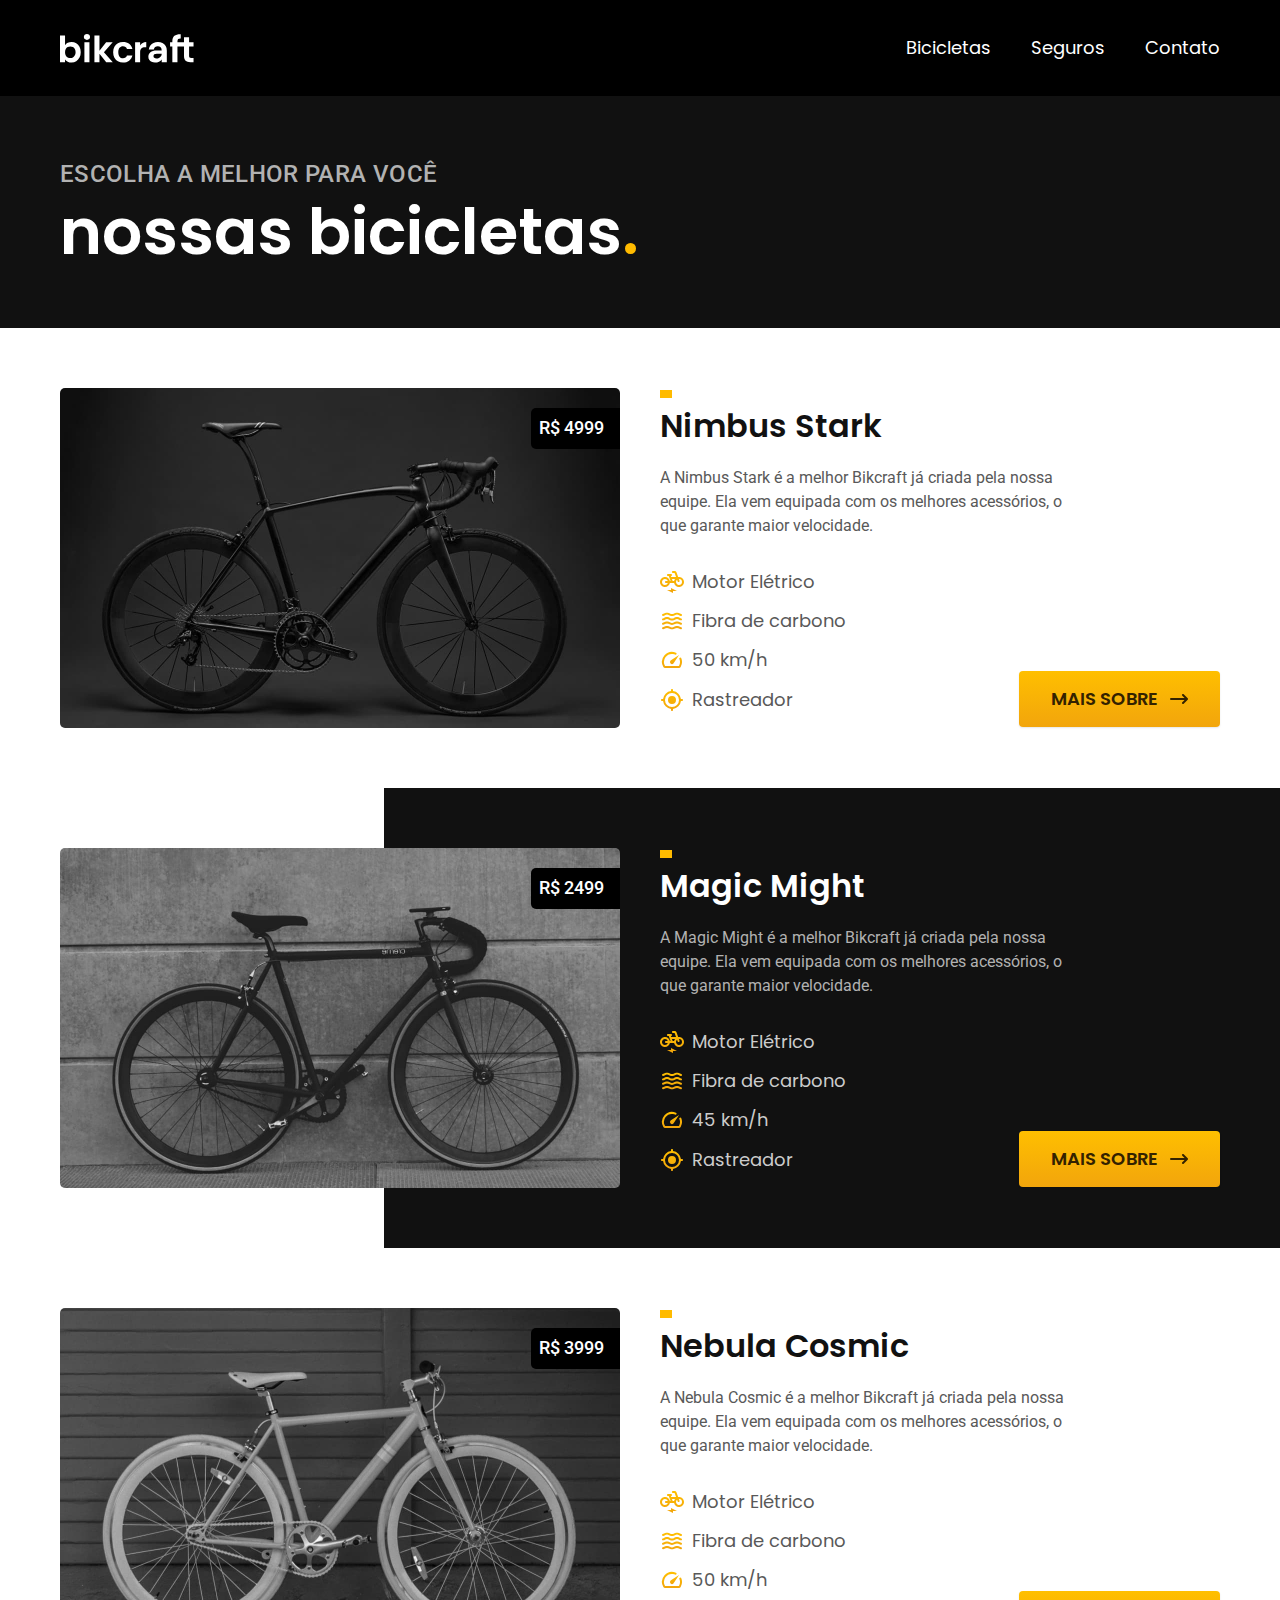
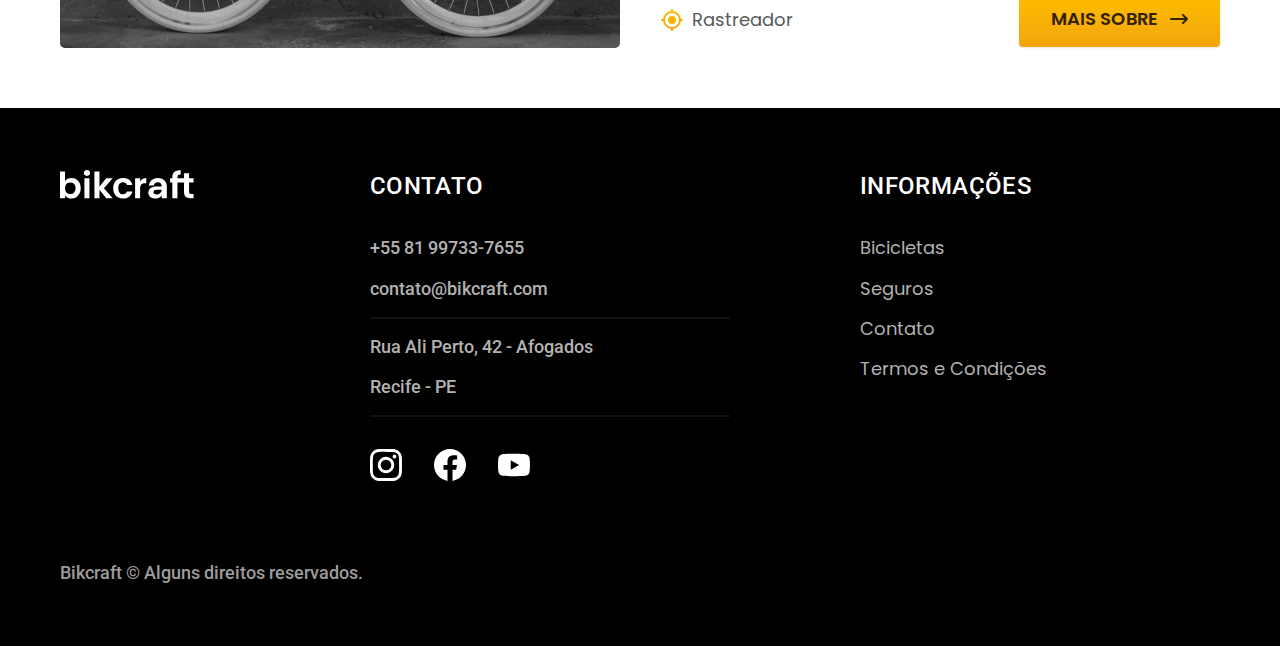
==== bicicletas.html @ 663b7727 "bicicletas" ====
<!DOCTYPE html>
<html lang="pt-br">

<head>
  <meta charset="UTF-8">
  <meta name="viewport" content="width=device-width, initial-scale=1.0">

  <title>Bicicletas - Bikcraft</title>
  <meta name="description" content="Nossas bicicletas.">

  <link rel="stylesheet" href="./css/style.css">

  <link rel="preconnect" href="https://fonts.googleapis.com">
  <link rel="preconnect" href="https://fonts.gstatic.com" crossorigin>
  <link href="https://fonts.googleapis.com/css2?family=Merriweather:ital,wght@1,900&family=Poppins:wght@400;600&family=Roboto:wght@400;500&display=swap" rel="stylesheet">
</head>

<body id="bicicletas">

  <header class="header-bg">
    <div class="header container">
      <a href="./">
        <img src="./img/bikcraft.svg" alt="Bikcraft">
      </a>
      <nav aria-label="primária">
        <ul class="header-menu font-1-m cor-0">
          <li><a href="./bicicletas.html">Bicicletas</a></li>
          <li><a href="./seguros.html">Seguros</a></li>
          <li><a href="./contato.html">Contato</a></li>
        </ul>
      </nav>
    </div>
  </header>

  <main>
    <div class="titulo-bg">
      <div class="titulo container">
        <p class="font-2-l-b cor-5">escolha a melhor para você</p>
        <h1 class="font-1-xxl cor-0">nossas bicicletas<span class="cor-p1">.</span></h1>
      </div>
    </div>

    <div class="bicicletas-bg">
      <div class="bicicletas container">
        <div class="bicicletas-imagem">
          <img src="./img/bicicletas/nimbus.jpg" alt="Bicicleta preta">
          <span class="font-2-m cor-0">R$ 4999</span>
        </div>
        <div class="bicicletas-conteudo">
          <h2 class="font-1-xl">Nimbus Stark</h2>
          <p class="font-2-s cor-8">A Nimbus Stark é a melhor Bikcraft já criada pela nossa equipe. Ela vem equipada com os melhores acessórios, o que garante maior velocidade.</p>
          <ul class="font-1-m cor-8">
            <li>
              <img src="./img/icones/eletrica.svg" alt="">
              Motor Elétrico
            </li>
            <li>
              <img src="./img/icones/carbono.svg" alt="">
              Fibra de carbono
            </li>
            <li>
              <img src="./img/icones/velocidade.svg" alt="">
              50 km/h
            </li>
            <li>
              <img src="./img/icones/rastreador.svg" alt="">
              Rastreador
            </li>
          </ul>
          <a class="botao seta" href="./bicicletas/nimbus.html">mais sobre</a>
        </div>
      </div>
    </div>

    <div class="bicicletas-bg">
      <div class="bicicletas container">
        <div class="bicicletas-imagem">
          <img src="./img/bicicletas/magic.jpg" alt="Bicicleta preta">
          <span class="font-2-m cor-0">R$ 2499</span>
        </div>
        <div class="bicicletas-conteudo">
          <h2 class="font-1-xl cor-0">Magic Might</h2>
          <p class="font-2-s cor-5">A Magic Might é a melhor Bikcraft já criada pela nossa equipe. Ela vem equipada com os melhores acessórios, o que garante maior velocidade.</p>
          <ul class="font-1-m cor-4">
            <li>
              <img src="./img/icones/eletrica.svg" alt="">
              Motor Elétrico
            </li>
            <li>
              <img src="./img/icones/carbono.svg" alt="">
              Fibra de carbono
            </li>
            <li>
              <img src="./img/icones/velocidade.svg" alt="">
              45 km/h
            </li>
            <li>
              <img src="./img/icones/rastreador.svg" alt="">
              Rastreador
            </li>
          </ul>
          <a class="botao seta" href="./bicicletas/magic.html">mais sobre</a>
        </div>
      </div>
    </div>

    <div class="bicicletas-bg">
      <div class="bicicletas container">
        <div class="bicicletas-imagem">
          <img src="./img/bicicletas/nebula.jpg" alt="Bicicleta preta">
          <span class="font-2-m cor-0">R$ 3999</span>
        </div>
        <div class="bicicletas-conteudo">
          <h2 class="font-1-xl">Nebula Cosmic</h2>
          <p class="font-2-s cor-8">A Nebula Cosmic é a melhor Bikcraft já criada pela nossa equipe. Ela vem equipada com os melhores acessórios, o que garante maior velocidade.</p>
          <ul class="font-1-m cor-8">
            <li>
              <img src="./img/icones/eletrica.svg" alt="">
              Motor Elétrico
            </li>
            <li>
              <img src="./img/icones/carbono.svg" alt="">
              Fibra de carbono
            </li>
            <li>
              <img src="./img/icones/velocidade.svg" alt="">
              50 km/h
            </li>
            <li>
              <img src="./img/icones/rastreador.svg" alt="">
              Rastreador
            </li>
          </ul>
          <a class="botao seta" href="./bicicletas/nebula.html">mais sobre</a>
        </div>
      </div>
    </div>

  </main>

  <footer class="footer-bg">
    <div class="footer container">
      <img src="./img/bikcraft.svg" alt="Bikcraft">
      <div class="footer-contato">
        <h3 class="font-2-l-b cor-0">contato</h3>
        <ul class="font-2-m cor-5">
          <li><a href="tel:+5581997337655">+55 81 99733-7655</a></li>
          <li><a href="mailto:contato@bikcraft.com">contato@bikcraft.com</a></li>
          <li>Rua Ali Perto, 42 - Afogados</li>
          <li>Recife - PE</li>
        </ul>
        <div class="footer-redes">
          <a href="./">
            <img src="./img/redes/instagram.svg" alt="Instagram">
          </a>
          <a href="./">
            <img src="./img/redes/facebook.svg" alt="Facebook">
          </a>
          <a href="./">
            <img src="./img/redes/youtube.svg" alt="Youtube">
          </a>
        </div>
      </div>
      <div class="footer-informacoes">
        <h3 class="font-2-l-b cor-0">informações</h3>
        <nav>
          <ul class="font-1-m cor-5">
            <li><a href="./bicicletas.html">Bicicletas</a></li>
            <li><a href="./seguros.html">Seguros</a></li>
            <li><a href="./contato.html">Contato</a></li>
            <li><a href="./termos.html">Termos e Condições</a></li>
          </ul>
        </nav>
      </div>
      <p class="footer-copy font-2-m cor-6">Bikcraft © Alguns direitos reservados.</p>
    </div>
  </footer>

</body>

</html>
---- css/style.css ----
@import "./global/global.css";
@import "./utilidades/tipografia.css";
@import "./utilidades/cores.css";
@import "./global/header.css";
@import "./global/footer.css";

/* Utilidades */
@import "./utilidades/componentes.css";

/* Home */
@import "./home/introducao.css";
@import "./home/tecnologia.css";
@import "./home/parceiros.css";
@import "./home/depoimento.css";

/* Bicicletas */
@import "./bicicletas/bicicletas-lista.css";
@import "./bicicletas/bicicletas.css";

/* Seguros */
@import "./seguros/seguros.css";

/* Termos */
@import "./termos/termos.css";
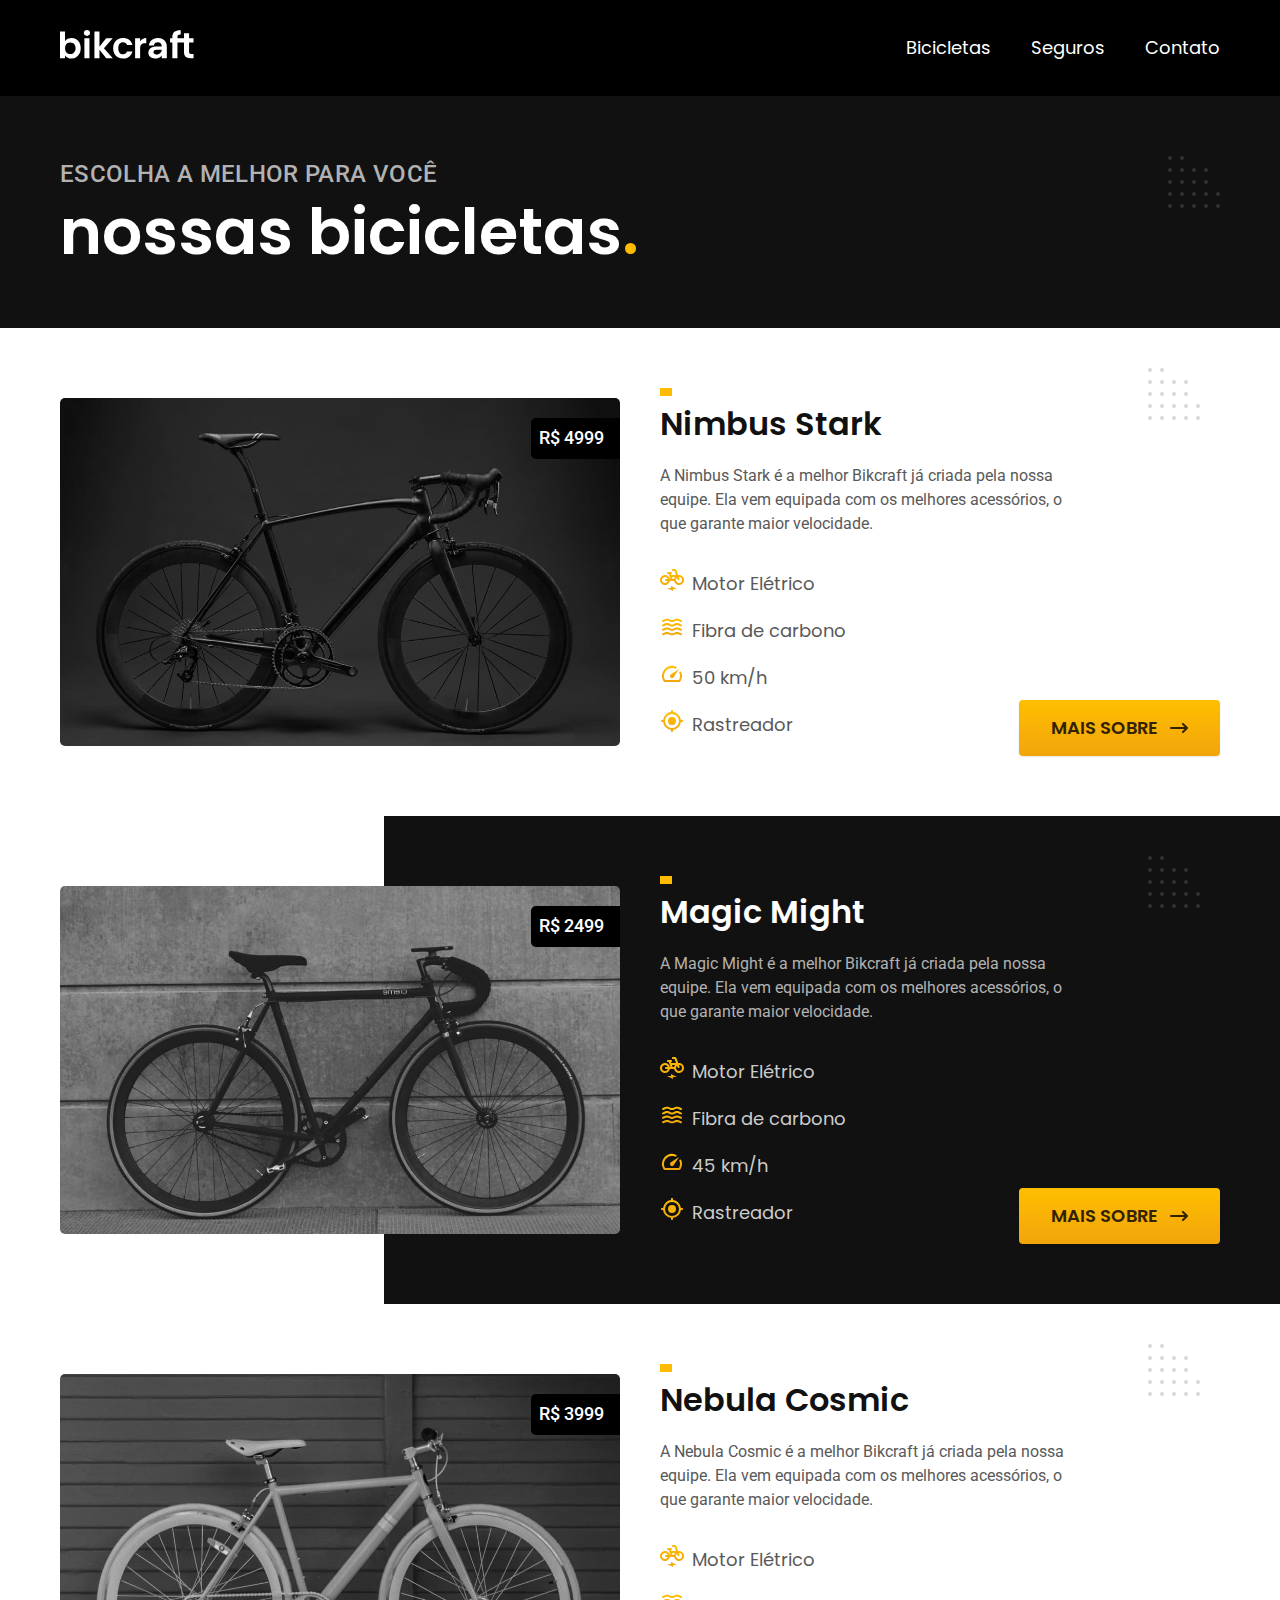
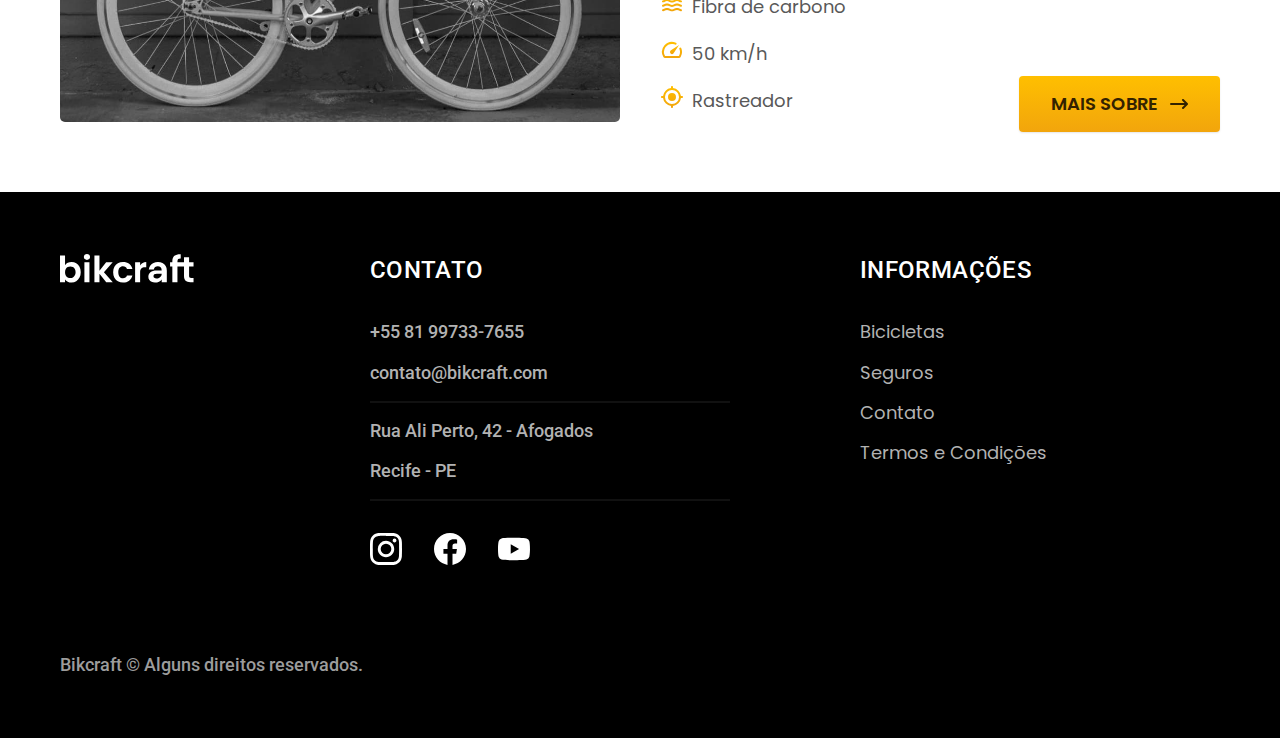
==== commit 9ab6bc05: "otimizacoes" ====
--- a/bicicletas.html
+++ b/bicicletas.html
@@ -8,6 +8,7 @@
   <title>Bicicletas - Bikcraft</title>
   <meta name="description" content="Nossas bicicletas.">
 
+  <link rel="preload" href="./css/style.css" as="style">
   <link rel="stylesheet" href="./css/style.css">
 
   <link rel="preconnect" href="https://fonts.googleapis.com">
--- a/css/style.css
+++ b/css/style.css
@@ -6,6 +6,7 @@
 
 /* Utilidades */
 @import "./utilidades/componentes.css";
+@import "./utilidades/formulario.css";
 
 /* Home */
 @import "./home/introducao.css";
@@ -17,8 +18,22 @@
 @import "./bicicletas/bicicletas-lista.css";
 @import "./bicicletas/bicicletas.css";
 
+/* Bicicleta */
+@import "./bicicleta/bicicleta.css";
+@import "./bicicleta/seguro.css";
+
 /* Seguros */
 @import "./seguros/seguros.css";
+@import "./seguros/vantagens.css";
+@import "./seguros/perguntas.css";
+
+/* Contato */
+@import "./contato/contato.css";
+@import "./contato/lojas.css";
+
+/* Orçamento */
+@import "./orcamento/orcamento.css";
 
 /* Termos */
 @import "./termos/termos.css";
+
--- a/css/style.css
+++ b/css/style.css
@@ -6,6 +6,7 @@
 
 /* Utilidades */
 @import "./utilidades/componentes.css";
+@import "./utilidades/formulario.css";
 
 /* Home */
 @import "./home/introducao.css";
@@ -17,8 +18,22 @@
 @import "./bicicletas/bicicletas-lista.css";
 @import "./bicicletas/bicicletas.css";
 
+/* Bicicleta */
+@import "./bicicleta/bicicleta.css";
+@import "./bicicleta/seguro.css";
+
 /* Seguros */
 @import "./seguros/seguros.css";
+@import "./seguros/vantagens.css";
+@import "./seguros/perguntas.css";
+
+/* Contato */
+@import "./contato/contato.css";
+@import "./contato/lojas.css";
+
+/* Orçamento */
+@import "./orcamento/orcamento.css";
 
 /* Termos */
 @import "./termos/termos.css";
+
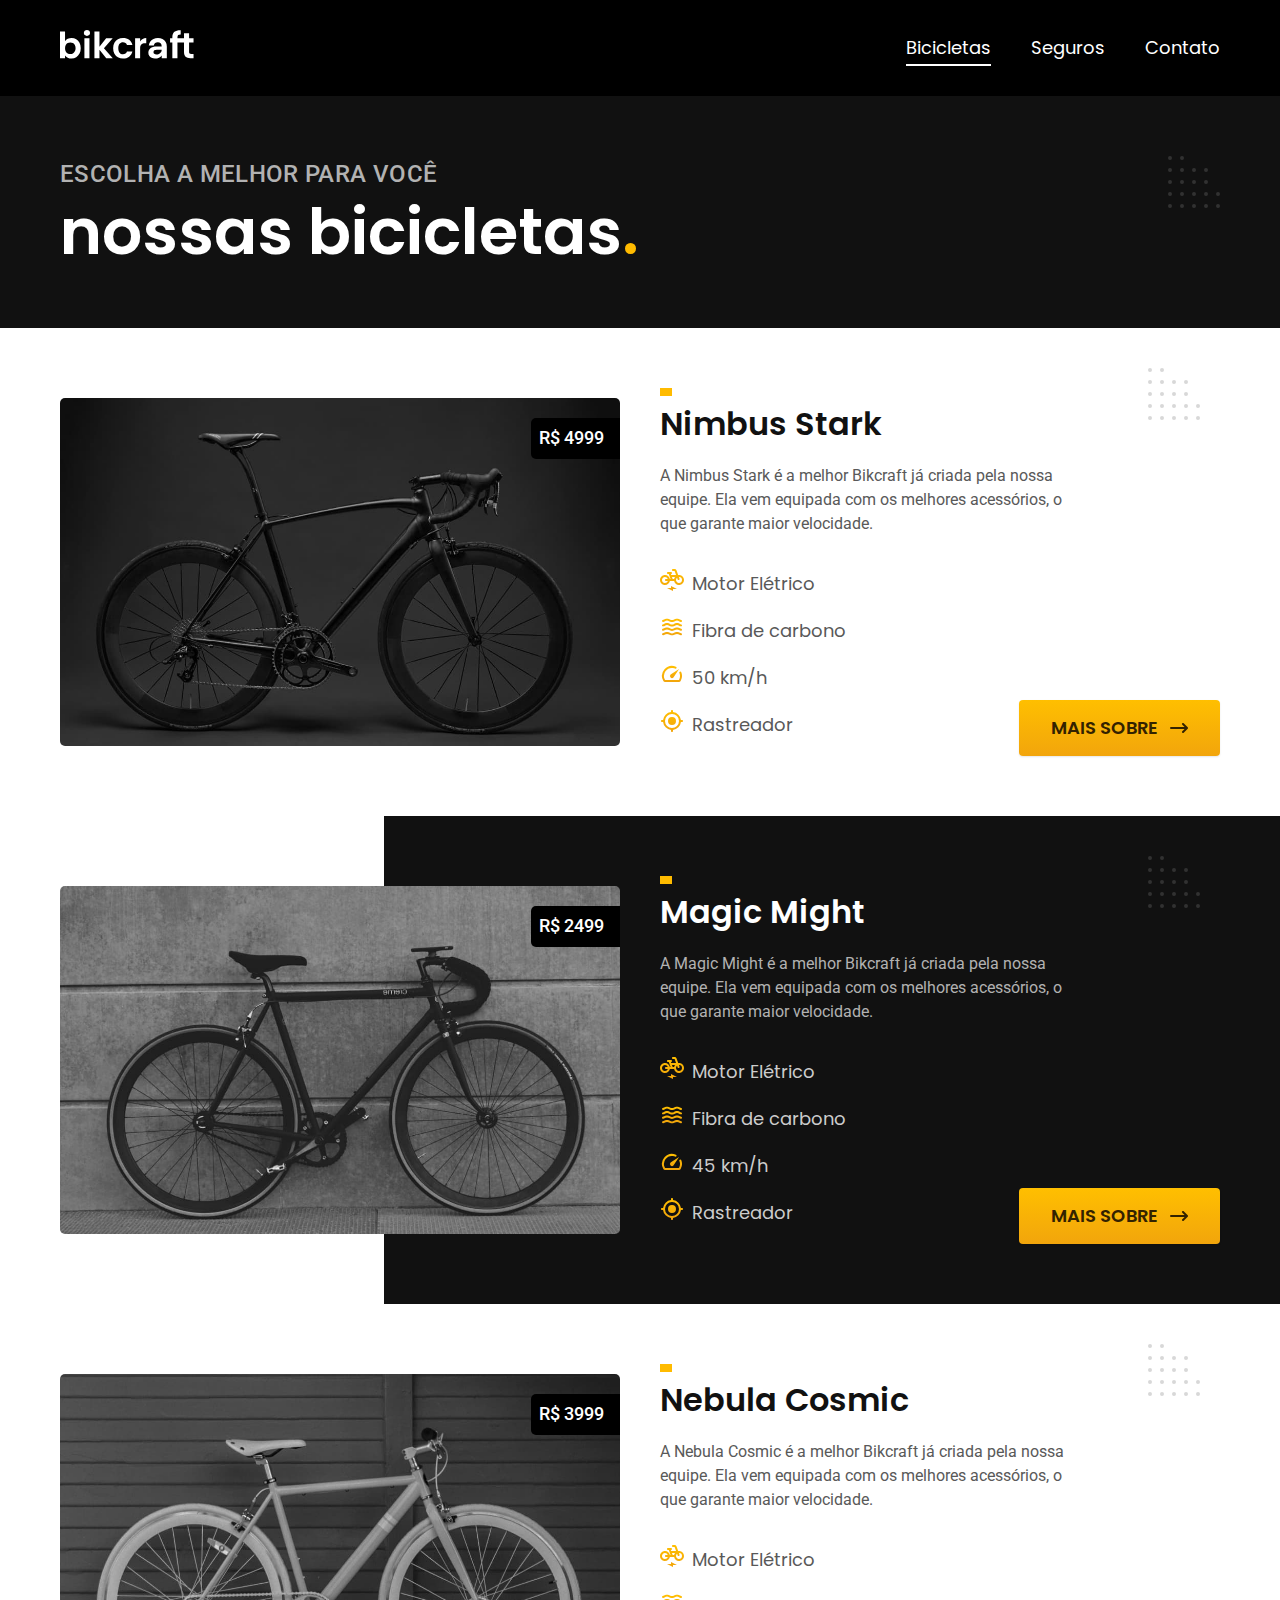
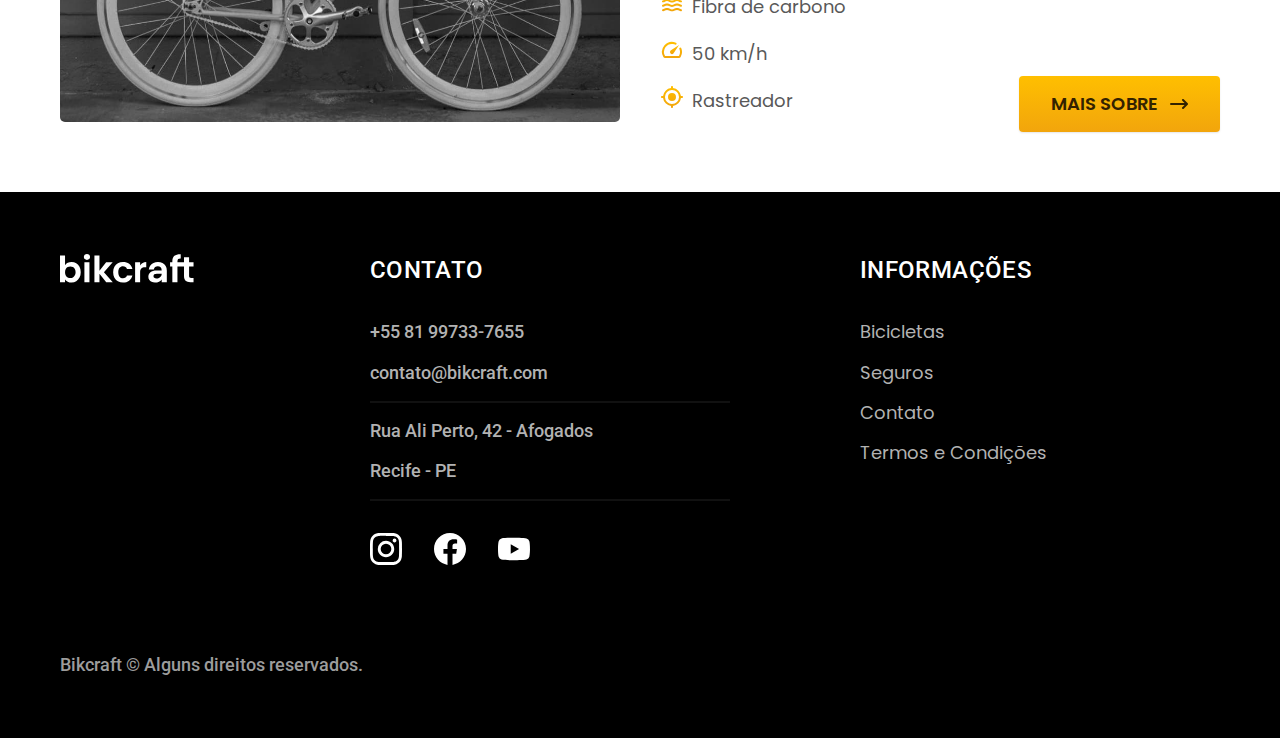
==== commit bf0dc22c: "java-e-otimizacao" ====
--- a/bicicletas.html
+++ b/bicicletas.html
@@ -8,12 +8,14 @@
   <title>Bicicletas - Bikcraft</title>
   <meta name="description" content="Nossas bicicletas.">
 
-  <link rel="preload" href="./css/style.css" as="style">
-  <link rel="stylesheet" href="./css/style.css">
+  <link rel="icon" href="./favicon.svg" type="image/svg+xml">
+  <link rel="preload" href="./css/style.min.css" as="style">
+  <link rel="stylesheet" href="./css/style.min.css">
 
   <link rel="preconnect" href="https://fonts.googleapis.com">
   <link rel="preconnect" href="https://fonts.gstatic.com" crossorigin>
   <link href="https://fonts.googleapis.com/css2?family=Merriweather:ital,wght@1,900&family=Poppins:wght@400;600&family=Roboto:wght@400;500&display=swap" rel="stylesheet">
+  <script>document.documentElement.classList.add('js');</script>
 </head>
 
 <body id="bicicletas">
@@ -177,6 +179,7 @@
     </div>
   </footer>
 
+  <script src="./js/script.js"></script>
 </body>
 
 </html>--- a/css/style.min.css
+++ b/css/style.min.css
@@ -0,0 +1 @@
+body{margin:0;font-family:Arial,Helvetica,sans-serif;color:#111}blockquote,dd,h1,h2,h3,h4,p,ul{margin:0}ul{padding:0;list-style:none}a{text-decoration:none;color:inherit}img{max-width:100%;display:block}img[src$=".jpg"]{border-radius:5px}.font-1-xs{font:600 0.75rem/1.35 Poppins,sans-serif}.font-2-xs{font:400 0.875rem/1.43 Roboto,sans-serif}.font-2-s{font:400 1rem/1.5 Roboto,sans-serif}.font-1-s{font:400 1rem/1.5 Poppins,sans-serif}.font-2-m{font:500 1.125rem/1.35 Roboto,sans-serif}.font-1-m-b{font:600 1.125rem/1.35 Poppins,sans-serif}.font-1-m{font:400 1.125rem/1.35 Poppins,sans-serif}.font-2-l-b{font:500 1.5rem/1.5 Roboto,sans-serif;letter-spacing:.015em;text-transform:uppercase}.font-2-l{font:400 1.5rem/1.5 Roboto,sans-serif}.font-1-l{font:400 1.5rem/1.5 Poppins,sans-serif}.font-1-xl{font:600 2rem/1.25 Poppins,sans-serif}.font-2-xl{font:500 2rem/1.25 Roboto,sans-serif}.font-1-xxl{font:600 4rem/1.125 Poppins,sans-serif}@media (max-width:1200px){.font-1-xxl{font-size:3rem}.font-2-l,.font-2-l-b{font-size:1.125rem}}@media (max-width:800px){.font-1-xxl{font-size:2rem}.font-1-xl,.font-2-xl{font-size:1.5rem}}:root{--cor-0:#ffffff;--cor-1:#f7f7f7;--cor-2:#ededed;--cor-3:#dedede;--cor-4:#cccccc;--cor-5:#b2b2b2;--cor-6:#9c9c9c;--cor-7:#717171;--cor-8:#595959;--cor-9:#404040;--cor-10:#2e2e2e;--cor-11:#111111;--cor-12:#000000;--cor-p1:#ffbb00;--cor-p2:#e4a30b;--cor-p3:#a66f00;--cor-p4:#664400;--cor-p5:#332200}.cor-0{color:var(--cor-0)}.cor-1{color:var(--cor-1)}.cor-2{color:var(--cor-2)}.cor-3{color:var(--cor-3)}.cor-4{color:var(--cor-4)}.cor-5{color:var(--cor-5)}.cor-6{color:var(--cor-6)}.cor-7{color:var(--cor-7)}.cor-8{color:var(--cor-8)}.cor-9{color:var(--cor-9)}.cor-10{color:var(--cor-10)}.cor-11{color:var(--cor-11)}.cor-12{color:var(--cor-12)}.cor-p1{color:var(--cor-p1)}.cor-p2{color:var(--cor-p2)}.cor-p3{color:var(--cor-p3)}.cor-p4{color:var(--cor-p4)}.cor-p5{color:var(--cor-p5)}.header-bg{background-color:var(--cor-12)}.header{display:flex;flex-wrap:wrap;gap:20px;justify-content:space-between;align-items:center;padding-top:20px;padding-bottom:20px}.header-menu{display:flex;flex-wrap:wrap;gap:40px}.header-menu a{display:inline-block;padding:16px 0;position:relative}.header-menu a::after{content:"";display:block;height:2px;width:0%;background-color:var(--cor-0);margin-top:4px;transition:.3s;position:absolute}.header-menu a.ativo::after,.header-menu a:hover::after{width:100%}@media (max-width:800px){.header-menu{gap:20px}.header-menu a{background-color:var(--cor-11);padding:12px 16px;border-radius:4px}.header-menu a:hover{background-color:var(--cor-10)}.header a:after{display:none}}@media (max-width:600px){.header-menu{gap:12px}.header-menu a{padding:8px 12px;font-size:14px}}.footer-bg{background-color:var(--cor-12)}.footer{display:grid;grid-template-columns:3fr 5fr 4fr;gap:40px;padding-top:60px;padding-bottom:60px}.footer h3{margin-bottom:32px}.footer-contato ul{margin-bottom:32px}.footer li{margin-bottom:16px}.footer-contato li:nth-child(even):after{content:"";display:block;max-width:360px;height:2px;background-color:var(--cor-11);margin-top:16px}.footer-redes{display:flex;gap:32px}.footer a:hover{color:var(--cor-0)}.footer-copy{grid-column:1/-1;margin-top:40px}@media (max-width:800px){.footer>img{display:none}.footer{grid-template-columns:1fr 1fr}}@media (max-width:600px){.footer{grid-template-columns:1fr;gap:60px}.footer-copy{margin-top:0}}.container{box-sizing:border-box;max-width:1200px;padding-left:20px;padding-right:20px;margin-left:auto;margin-right:auto}.botao{display:inline-block;padding:16px 32px;background:linear-gradient(#ffbf00,#f2a50c);border-radius:4px;box-shadow:0 1px 2px rgba(0,0,0,.1);text-transform:uppercase;color:var(--cor-p5);font:600 1.125rem/1.35 Poppins,sans-serif;max-width:max-content;border:none;cursor:pointer}.botao:hover{background:linear-gradient(#ffb60d,#e59317)}.botao.secundario{background:var(--cor-10);color:var(--cor-2)}.botao.secundario:hover{background:var(--cor-9)}.botao.seta{display:flex;align-items:center}.botao.seta::after{content:"";display:inline-block;width:18px;height:10px;margin-left:12px;background:url("../img/icones/seta.svg");transition:transform .2s}.botao.seta:hover::after{transform:translateX(4px)}@media (max-width:600px){.botao{padding:12px 16px;font-size:1rem}}.link{display:inline-block;color:var(--cor-p1);font:500 1.5rem/1.5 Poppins,sans-serif;text-transform:uppercase}.link::after{content:"";display:block;height:3px;width:100%;background-color:currentColor}.link:hover{color:var(--cor-0)}.titulo-bg{padding-top:60px;padding-bottom:60px;background-color:var(--cor-11)}.titulo{background:url("../img/dec/top-right.svg") no-repeat top right 20px}.titulo p{margin-bottom:4px}@media (max-width:800px){.titulo-bg{padding-top:40px;padding-bottom:40px}.titulo p{font-size:1rem;text-transform:lowercase;font-weight:400}}.form{display:grid;grid-template-columns:1fr 1fr;gap:20px}.form label{display:block;font:600 1rem/1.5 Poppins,sans-serif;margin-bottom:4px}.form .col-2{grid-column:span 2}.form input[type=email],.form input[type=text],.form textarea{font:400 1rem/1.5 Roboto,sans-serif;background:var(--cor-1);border:1px solid var(--cor-2);padding:12px;border-radius:4px;width:100%;box-sizing:border-box}.form input[type=email]:focus,.form input[type=text]:focus,.form textarea:focus{outline:0;border-color:var(--cor-p1);background:var(--cor-0);box-shadow:0 0 0 2px #fea}@media (max-width:600px){.form{grid-template-columns:1fr}.form .col-2{grid-column:1}}.js .fadeInDown{transform:translate3d(0,-20px,0)}.js .fadeInUp{transform:translate3d(0,20px,0)}.js .fadeInRight{transform:translate3d(20px,0,0)}.js .fadeInLeft{transform:translate3d(-20px,0,0)}.js [data-anime]{opacity:0}.js .anime{opacity:1;transform:none;transition:transform .8s,opacity .8s}.introducao-bg{background:var(--cor-12) url("../img/dec/bottom-left.svg") no-repeat bottom 150px left 20px;box-shadow:inset 0 -120px var(--cor-0)}.introducao{display:grid;grid-template-columns:1fr 1fr;gap:0 40px}.introducao-conteudo{align-self:end;padding-bottom:200px}.introducao img{height:100%;object-fit:cover}.introducao h1{margin-bottom:32px}.introducao p{margin-bottom:20px}@media (max-width:800px){.introducao-bg{background:var(--cor-11);padding-top:40px;box-shadow:inset 0 -60px}.introducao{grid-template-columns:1fr;gap:32px}.introducao-conteudo{padding-bottom:0}.introducao h1{margin-bottom:16px}.introducao img{width:100%;height:300px;width:100%}}.tecnologia-bg{background-color:var(--cor-11);box-shadow:inset 0 80px var(--cor-0),inset 0 -80px var(--cor-0)}.tecnologia{display:grid;grid-template-columns:1fr 1fr}.tecnologia-imagem img{width:100%;height:100%;object-fit:cover;object-position:left}.tecnologia-conteudo{padding-top:160px;padding-bottom:160px}.tecnologia-conteudo>span{display:block;margin-bottom:20px}.tecnologia-conteudo h2{margin-bottom:32px}.tecnologia-conteudo>p{margin-bottom:20px}.tecnologia-conteudo a{margin-bottom:80px}.tecnologia-vantagens{display:flex;gap:40px}.tecnologia-vantagens h3{margin-bottom:8px;width:max-content}.tecnologia-vantagens img{width:24px;margin-bottom:8px}@media (max-width:800px){.tecnologia-bg{box-shadow:initial}.tecnologia{grid-template-columns:1fr}.tecnologia-conteudo{padding-top:60px;padding-bottom:60px}.tecnologia-imagem{display:none}.tecnologia a{margin-bottom:60px}}@media (max-width:600px){.tecnologia-vantagens{flex-direction:column}}.parceiros{padding-top:60px;padding-bottom:120px}.parceiros h2{margin-bottom:60px}.parceiros ul{max-width:1400px;padding:0 20px;display:grid;grid-template-columns:repeat(4,1fr);margin:0 auto}.parceiros img{margin:auto}.parceiros li{display:flex;padding:32px;border-left:2px solid var(--cor-2)}.parceiros li:first-child,li:nth-child(5){border-left:none}.parceiros li:nth-child(n+5){border-top:2px solid var(--cor-2)}@media (max-width:800px){.parceiros{padding-bottom:60px}.parceiros li{padding:20px}.parceiros h2{margin-bottom:20px}.parceiros ul{grid-template-columns:repeat(2,1fr)}.parceiros li:nth-child(n+3){border-top:2px solid var(--cor-2)}.parceiros li:nth-child(odd){border-left:none}}.depoimento{display:grid;grid-template-columns:repeat(2,1fr);background-color:var(--cor-p1);overflow:hidden}.depoimento img{width:100%;height:100%;object-fit:cover;border-radius:0}.depoimento-conteudo{padding:40px 40px 80px 80px;align-self:end;background:url("../img/dec/bottom-right-p.svg") no-repeat bottom 40px right 40px}.depoimento-conteudo p{max-width:32ch;font-family:Merriweather,serif;font-style:italic;font-weight:900;margin-bottom:32px;position:relative}.depoimento p::after,.depoimento p::before{font-size:5rem;color:var(--cor-p2);position:absolute}.depoimento p::before{content:"“";left:-50px;top:-20px}.depoimento p::after{content:"”"}@media (min-width:1200px){.depoimento img{max-height:520px;margin:0}}@media (max-width:800px){.depoimento{grid-template-columns:1fr;text-align:center}.depoimento img{max-height:200px}.depoimento-conteudo{padding:40px 20px;justify-self:center}}.bicicletas-lista{padding-top:60px;padding-bottom:120px}.bicicletas-lista h2{margin-bottom:40px}.bicicletas-lista ul{display:flex;gap:40px;padding:0 20px 20px 20px;max-width:1400px;margin-left:auto;margin-right:auto;overflow-x:auto}#bicicleta .bicicletas-lista ul{padding:0 0 20px 0}.bicicletas-lista li{min-width:280px}.bicicletas-lista a{display:block}.bicicletas-lista img{margin-bottom:16px}.bicicletas-lista h3{margin-bottom:8px;display:flex;align-items:center}.bicicletas-lista h3::before{content:"";display:inline-block;height:8px;width:12px;background:var(--cor-p1);margin-right:8px}.bicicletas-lista a:hover h3::before{width:24px;transition:.3s}.bicicletas-lista li span{padding-left:20px}@media (max-width:800px){.bicicletas-lista{padding-bottom:60px}.bicicletas-lista ul{gap:20px}}.bicicletas-bg:nth-child(3){background-image:linear-gradient(to right,var(--cor-0) 30%,var(--cor-11) 0)}.bicicletas{display:grid;grid-template-columns:1fr 1fr;gap:40px;align-items:center;padding-top:60px;padding-bottom:60px;background:url("../img/dec/top-right.svg") no-repeat top 40px right 40px}.bicicletas-imagem{display:grid}.bicicletas-imagem img{grid-area:1/1;height:100%;width:100%;object-fit:cover}.bicicletas-imagem span{grid-area:1/1;background-color:var(--cor-12);display:inline-block;padding:8px 16px 8px 8px;place-self:start end;margin-top:20px;border-radius:5px 0 0 5px}.bicicletas-conteudo{display:grid;grid-template-columns:1fr auto;align-content:start}.bicicletas-conteudo h2,p{grid-column:1/-1}.bicicletas h2{margin-bottom:20px}.bicicletas-conteudo h2::before{content:"";display:block;height:8px;width:12px;background-color:var(--cor-p1);margin-bottom:8px}.bicicletas p{max-width:45ch;margin-bottom:32px}.bicicletas a{place-self:end}.bicicletas-conteudo li{display:flex;align-items:center;margin-bottom:15px}.bicicletas-conteudo img[src$=".svg"]{height:24px;width:24px;margin-right:8px}@media (max-width:800px){.bicicletas{grid-template-columns:1fr;gap:20px;padding-top:40px;padding-bottom:40px}.bicicletas-bg:nth-child(3){background:var(--cor-11)}}@media (max-width:600px){.bicicletas-conteudo{grid-template-columns:1fr}.bicicletas p{margin-bottom:24px}.bicicletas ul{font-size:1rem;display:grid;grid-template-columns:1fr 1fr;margin-bottom:10px}.bicicletas li{margin-bottom:10px}.bicicletas a{place-self:start}}.bicicleta{display:grid;grid-template-columns:1fr 1fr;align-items:start;gap:40px;padding-top:60px;padding-bottom:60px}#bicicleta .titulo p{text-transform:uppercase}.bicicleta-imagens{display:flex;flex-wrap:wrap;gap:20px}.bicicleta-imagens img{flex:1;min-width:200px}.bicicleta-imagens img:first-child{min-width:100%}.bicicleta-conteudo>p{margin-bottom:32px}.bicicleta-comprar{display:grid;grid-template-columns:max-content auto;align-items:center;justify-items:start;gap:8px 12px;margin-bottom:40px}.bicicleta-comprar a{grid-row:span 2}.bicicleta-comprar img{margin:0}.bicicleta-comprar span{display:flex;align-items:center;background-color:var(--cor-12);padding:4px 8px;border-radius:4px;gap:8px}.bicicleta-conteudo h2{text-transform:uppercase;letter-spacing:.15em;margin-bottom:12px}.bicicleta-ficha,.bicicleta-informacoes{padding:32px;background-color:var(--cor-12);border-radius:4px}.bicicleta-informacoes{margin-bottom:40px;display:grid;grid-template-columns:1fr 1fr;gap:32px}.bicicleta-informacoes img{width:24px;margin-bottom:8px}.bicicleta-informacoes h3{margin-bottom:8px}.bicicleta-ficha li{padding:4px 0;display:flex;justify-content:space-between;border-bottom:1px solid var(--cor-11)}.bicicleta-ficha li:last-child{border-bottom:none}.bicicleta-ficha span{color:var(--cor-6)}@media (max-width:800px){.bicicleta{grid-template-columns:1fr;padding-top:40px;padding-bottom:40px}.bicicleta-imagens{grid-row:2}}@media (max-width:400px){.bicicleta-informacoes{grid-template-columns:1fr}.bicicleta-comprar{grid-template-columns:1fr}}.seguro-bg{background-color:var(--cor-11)}.seguro{display:grid;grid-template-columns:1fr 1fr;gap:40px;box-shadow:inset 0 120px var(--cor-0),inset 0 -120px var(--cor-12)}.seguro img{width:100%;height:100%;object-fit:cover}.seguro-conteudo{padding-top:180px;padding-bottom:180px}.seguro h2{margin-bottom:32px}.seguro p{margin-bottom:20px}@media (max-width:800px){.seguro{grid-template-columns:1fr;box-shadow:inset 0 -60px var(--cor-12)}.seguro-conteudo{grid-row:1;padding-top:40px;padding-bottom:0}}.seguros-bg{background-color:var(--cor-11)}.seguros{padding-top:60px;padding-bottom:60px;display:grid;grid-template-columns:repeat(2,1fr);gap:40px;align-items:center}.seguros h2{grid-column:1/-1}#seguros .seguros{padding-top:0}.seguros-item{background-color:var(--cor-12);padding:32px 32px 32px 60px;display:grid;grid-template-columns:1fr auto;border-radius:4px}.seguros-item h3{margin-bottom:40px}.seguros-item span{grid-column:2;display:block;text-align:right}.seguros-item ul{grid-column:1/-1;margin-bottom:32px}.seguros-item li{display:flex;align-items:center;position:relative}.seguros-item li+li{margin-top:20px}.seguros-item li::before{content:"";display:inline-block;width:13px;height:9px;background-image:url("../img/icones/lista.svg");position:absolute;left:-21px}.seguros-item a{grid-column:1/-1}@media (max-width:800px){.seguros{grid-template-columns:1fr}}.vantagens-bg{background:var(--cor-12);--padding:120px}.vantagens{padding-top:var(--padding);padding-bottom:var(--padding)}.vantagens ul{display:grid;grid-template-columns:repeat(auto-fit,minmax(280px,max-content));gap:40px 80px;margin-top:60px}.vantagens h3,img{margin-bottom:8px}@media (max-width:800px){.vantagens-bg{--padding:60px}.vantagens ul{margin-top:40px;gap:20px}}.perguntas-bg{background:var(--cor-0);--padding:120px}.perguntas{padding-top:var(--padding);padding-bottom:var(--padding)}.perguntas h2{margin-bottom:60px}.perguntas dl>div{padding:20px;border-radius:4px}.perguntas dl>div:nth-child(odd){background:var(--cor-1)}.perguntas button{display:grid;grid-template-columns:auto 1fr auto;align-items:center;gap:8px;cursor:pointer;border:none;background:0 0;width:100%;text-align:left}.perguntas button::before{content:"";display:inline-block;width:12px;height:8px;background:var(--cor-p1)}.perguntas button::after{content:"";display:inline-block;width:14px;height:6px;background:url("../img/icones/seta-abrir.svg");transition:.3s}.perguntas button:hover::after,.perguntas button[aria-expanded=true]::after{transform:rotate(180deg)}.js .perguntas dd{display:none}.js .perguntas dd.ativa{display:block}.perguntas dd{padding-left:20px;padding-top:16px;max-width:80ch}@media (max-width:800px){.perguntas{--padding:60px}.perguntas h3{margin-bottom:40px}}#contato{background:linear-gradient(var(--cor-11) 500px,var(--cor-1) 0)}.contato{display:grid;grid-template-columns:5fr 7fr}.contato-dados,.contato-formulario{padding:60px;box-shadow:0 1px 2px rgba(0,0,0,.1)}.contato-dados{border-radius:5px 0 0 5px;background-color:var(--cor-12);background:var(--cor-12) url("../img/dec/bottom-left.svg") no-repeat bottom 20px left 20px}.contato-formulario{border-radius:0 5px 5px 0;background:var(--cor-0) url("../img/dec/bottom-right.svg") no-repeat bottom 20px right 20px}.contato-dados h2{margin-bottom:60px}.contato-endereco{margin-bottom:32px;padding-left:28px;background:url("../img/icones/local.svg") no-repeat 0 2px}.contato-endereco p{margin-bottom:8px}.contato-meios a{display:block;max-width:max-content;margin-bottom:8px;padding-left:28px}.contato-meios a:hover{color:var(--cor-0)}.contato-meios a:first-child{background:url("../img/icones/email.svg") no-repeat 0 2px}.contato-meios a:nth-child(2){margin-bottom:32px}.contato-meios a:nth-child(3){background:url("../img/icones/telefone.svg") no-repeat 0 2px;margin-bottom:60px}.contato-redes{display:flex;flex-wrap:wrap;gap:32px;padding-left:28px}@media (max-width:800px){.contato{grid-template-columns:1fr}.contato-dados,.contato-formulario{padding:20px}.contato-dados{border-radius:5px 5px 0 0;background:var(--cor-12)}.contato-formulario{border-radius:0 0 5px 5px}.contato-dados h2,.contato-meios a:nth-child(3){margin-bottom:32px}.contato-redes{margin-bottom:12px}}.lojas{display:grid;grid-template-columns:1fr 1fr;gap:0 40px;padding-top:120px;padding-bottom:120px}.lojas h2{grid-column:1/-1;margin-bottom:60px}.lojas img{border-radius:4px 4px 0 0}.lojas-item{border-radius:4px;background-color:var(--cor-0);box-shadow:0 1px 2px rgba(0,0,0,.1)}.lojas-item h3{margin-top:40px}.lojas-conteudo{display:grid;grid-template-columns:1fr 1fr;gap:32px 16px;padding:32px}.lojas-conteudo h3,.lojas-horario{grid-column:1/-1}.lojas-dados{display:grid;gap:8px;border-left:2px solid var(--cor-2);padding-left:12px}.lojas-horario{display:flex;align-items:center;gap:8px}.lojas-horario img{margin:0}@media (max-width:800px){.lojas{gap:20px;padding-top:60px;padding-bottom:60px}.lojas h2{margin-bottom:32px}.lojas-conteudo{grid-template-columns:1fr}}@media (max-width:600px){.lojas{grid-template-columns:1fr}}#orcamento{background:linear-gradient(var(--cor-11) 600px,var(--cor-1) 0)}.orcamento{display:grid;grid-template-columns:5fr 7fr;padding-bottom:120px}.orcamento h2{text-transform:uppercase;position:relative;display:flex;align-items:center}.orcamento h2::before{content:"";display:inline-block;width:4px;height:8px;background-color:var(--cor-p1);position:absolute;left:-12px}.orcamento-dados,.orcamento-produto{padding:60px;box-shadow:0 1px 2px rgba(0,0,0,.1)}.orcamento-produto{border-radius:5px 0 0 5px;background:var(--cor-12) url("../img/dec/bottom-left.svg") no-repeat bottom 20px left 20px;display:grid;grid-template-columns:1fr 1fr;gap:20px;align-content:start}.orcamento-produto>*{grid-column:1/-1}.orcamento-produto>label{grid-column:initial}.orcamento-produto label{font:600 1rem/1.5 Poppins,sans-serif;color:var(--cor-4);background:var(--cor-10);padding:12px 16px;border-radius:4px;cursor:pointer;display:grid;grid-template-columns:auto 1fr auto;align-items:center;border:1px solid transparent}.orcamento-produto input:checked+label{background:var(--cor-0);color:var(--cor-11)}.orcamento-produto label::before{content:"";display:inline-block;box-sizing:border-box;width:12px;height:12px;border:1px solid var(--cor-6);border-radius:50%;margin-right:8px}.orcamento-produto input:checked+label::before{border-color:var(--cor-7);box-shadow:inset 0 0 0 3px var(--cor-0),inset 0 0 0 6px var(--cor-7)}.orcamento-produto label:hover{background:var(--cor-9);border-color:var(--cor-9)}.orcamento-produto input:focus+label{box-shadow:0 0 0 2px var(--cor-p1);border-color:var(--cor-12)}.orcamento-produto label span{display:none}.orcamento-produto input:checked+label span{display:inline-block}.orcamento-produto input{opacity:0;position:absolute;pointer-events:none}.orcamento-dados{border-radius:0 5px 5px 0;background:var(--cor-0) url("../img/dec/bottom-right.svg") no-repeat bottom 20px right 20px}.orcamento-conteudo{display:none}.orcamento-conteudo h2,.orcamento-dados h2:nth-of-type(n+2){margin-top:20px}#bikcraft:checked~#orcamento-bikcraft,#seguro:checked~#orcamento-seguro{display:grid;gap:20px}.orcamento-detalhes{display:none;background:var(--cor-0);padding:20px;grid-template-columns:1fr 1fr;border-radius:4px;align-items:center}.orcamento-detalhes li{display:flex;align-items:center;margin-bottom:8px}.orcamento-detalhes li img{width:16px;margin-right:8px}.orcamento-produto input:checked+label+.orcamento-detalhes{display:grid}@media (max-width:1200px){.orcamento-dados,.orcamento-produto{padding:32px}}@media (max-width:800px){.orcamento{grid-template-columns:1fr}.orcamento-produto{border-radius:5px 5px 0 0;background:var(--cor-12)}.orcamento-dados{border-radius:0 0 5px 5px}}@media (max-width:400px){.orcamento-produto{grid-template-columns:1fr}}.termos{padding-top:80px;padding-bottom:80px}.termos h2{font-weight:600;margin-bottom:20px}.termos p+h2{margin-top:40px}.termos p{max-width:75ch;margin-bottom:24px}--- a/css/style.min.css
+++ b/css/style.min.css
@@ -0,0 +1 @@
+body{margin:0;font-family:Arial,Helvetica,sans-serif;color:#111}blockquote,dd,h1,h2,h3,h4,p,ul{margin:0}ul{padding:0;list-style:none}a{text-decoration:none;color:inherit}img{max-width:100%;display:block}img[src$=".jpg"]{border-radius:5px}.font-1-xs{font:600 0.75rem/1.35 Poppins,sans-serif}.font-2-xs{font:400 0.875rem/1.43 Roboto,sans-serif}.font-2-s{font:400 1rem/1.5 Roboto,sans-serif}.font-1-s{font:400 1rem/1.5 Poppins,sans-serif}.font-2-m{font:500 1.125rem/1.35 Roboto,sans-serif}.font-1-m-b{font:600 1.125rem/1.35 Poppins,sans-serif}.font-1-m{font:400 1.125rem/1.35 Poppins,sans-serif}.font-2-l-b{font:500 1.5rem/1.5 Roboto,sans-serif;letter-spacing:.015em;text-transform:uppercase}.font-2-l{font:400 1.5rem/1.5 Roboto,sans-serif}.font-1-l{font:400 1.5rem/1.5 Poppins,sans-serif}.font-1-xl{font:600 2rem/1.25 Poppins,sans-serif}.font-2-xl{font:500 2rem/1.25 Roboto,sans-serif}.font-1-xxl{font:600 4rem/1.125 Poppins,sans-serif}@media (max-width:1200px){.font-1-xxl{font-size:3rem}.font-2-l,.font-2-l-b{font-size:1.125rem}}@media (max-width:800px){.font-1-xxl{font-size:2rem}.font-1-xl,.font-2-xl{font-size:1.5rem}}:root{--cor-0:#ffffff;--cor-1:#f7f7f7;--cor-2:#ededed;--cor-3:#dedede;--cor-4:#cccccc;--cor-5:#b2b2b2;--cor-6:#9c9c9c;--cor-7:#717171;--cor-8:#595959;--cor-9:#404040;--cor-10:#2e2e2e;--cor-11:#111111;--cor-12:#000000;--cor-p1:#ffbb00;--cor-p2:#e4a30b;--cor-p3:#a66f00;--cor-p4:#664400;--cor-p5:#332200}.cor-0{color:var(--cor-0)}.cor-1{color:var(--cor-1)}.cor-2{color:var(--cor-2)}.cor-3{color:var(--cor-3)}.cor-4{color:var(--cor-4)}.cor-5{color:var(--cor-5)}.cor-6{color:var(--cor-6)}.cor-7{color:var(--cor-7)}.cor-8{color:var(--cor-8)}.cor-9{color:var(--cor-9)}.cor-10{color:var(--cor-10)}.cor-11{color:var(--cor-11)}.cor-12{color:var(--cor-12)}.cor-p1{color:var(--cor-p1)}.cor-p2{color:var(--cor-p2)}.cor-p3{color:var(--cor-p3)}.cor-p4{color:var(--cor-p4)}.cor-p5{color:var(--cor-p5)}.header-bg{background-color:var(--cor-12)}.header{display:flex;flex-wrap:wrap;gap:20px;justify-content:space-between;align-items:center;padding-top:20px;padding-bottom:20px}.header-menu{display:flex;flex-wrap:wrap;gap:40px}.header-menu a{display:inline-block;padding:16px 0;position:relative}.header-menu a::after{content:"";display:block;height:2px;width:0%;background-color:var(--cor-0);margin-top:4px;transition:.3s;position:absolute}.header-menu a.ativo::after,.header-menu a:hover::after{width:100%}@media (max-width:800px){.header-menu{gap:20px}.header-menu a{background-color:var(--cor-11);padding:12px 16px;border-radius:4px}.header-menu a:hover{background-color:var(--cor-10)}.header a:after{display:none}}@media (max-width:600px){.header-menu{gap:12px}.header-menu a{padding:8px 12px;font-size:14px}}.footer-bg{background-color:var(--cor-12)}.footer{display:grid;grid-template-columns:3fr 5fr 4fr;gap:40px;padding-top:60px;padding-bottom:60px}.footer h3{margin-bottom:32px}.footer-contato ul{margin-bottom:32px}.footer li{margin-bottom:16px}.footer-contato li:nth-child(even):after{content:"";display:block;max-width:360px;height:2px;background-color:var(--cor-11);margin-top:16px}.footer-redes{display:flex;gap:32px}.footer a:hover{color:var(--cor-0)}.footer-copy{grid-column:1/-1;margin-top:40px}@media (max-width:800px){.footer>img{display:none}.footer{grid-template-columns:1fr 1fr}}@media (max-width:600px){.footer{grid-template-columns:1fr;gap:60px}.footer-copy{margin-top:0}}.container{box-sizing:border-box;max-width:1200px;padding-left:20px;padding-right:20px;margin-left:auto;margin-right:auto}.botao{display:inline-block;padding:16px 32px;background:linear-gradient(#ffbf00,#f2a50c);border-radius:4px;box-shadow:0 1px 2px rgba(0,0,0,.1);text-transform:uppercase;color:var(--cor-p5);font:600 1.125rem/1.35 Poppins,sans-serif;max-width:max-content;border:none;cursor:pointer}.botao:hover{background:linear-gradient(#ffb60d,#e59317)}.botao.secundario{background:var(--cor-10);color:var(--cor-2)}.botao.secundario:hover{background:var(--cor-9)}.botao.seta{display:flex;align-items:center}.botao.seta::after{content:"";display:inline-block;width:18px;height:10px;margin-left:12px;background:url("../img/icones/seta.svg");transition:transform .2s}.botao.seta:hover::after{transform:translateX(4px)}@media (max-width:600px){.botao{padding:12px 16px;font-size:1rem}}.link{display:inline-block;color:var(--cor-p1);font:500 1.5rem/1.5 Poppins,sans-serif;text-transform:uppercase}.link::after{content:"";display:block;height:3px;width:100%;background-color:currentColor}.link:hover{color:var(--cor-0)}.titulo-bg{padding-top:60px;padding-bottom:60px;background-color:var(--cor-11)}.titulo{background:url("../img/dec/top-right.svg") no-repeat top right 20px}.titulo p{margin-bottom:4px}@media (max-width:800px){.titulo-bg{padding-top:40px;padding-bottom:40px}.titulo p{font-size:1rem;text-transform:lowercase;font-weight:400}}.form{display:grid;grid-template-columns:1fr 1fr;gap:20px}.form label{display:block;font:600 1rem/1.5 Poppins,sans-serif;margin-bottom:4px}.form .col-2{grid-column:span 2}.form input[type=email],.form input[type=text],.form textarea{font:400 1rem/1.5 Roboto,sans-serif;background:var(--cor-1);border:1px solid var(--cor-2);padding:12px;border-radius:4px;width:100%;box-sizing:border-box}.form input[type=email]:focus,.form input[type=text]:focus,.form textarea:focus{outline:0;border-color:var(--cor-p1);background:var(--cor-0);box-shadow:0 0 0 2px #fea}@media (max-width:600px){.form{grid-template-columns:1fr}.form .col-2{grid-column:1}}.js .fadeInDown{transform:translate3d(0,-20px,0)}.js .fadeInUp{transform:translate3d(0,20px,0)}.js .fadeInRight{transform:translate3d(20px,0,0)}.js .fadeInLeft{transform:translate3d(-20px,0,0)}.js [data-anime]{opacity:0}.js .anime{opacity:1;transform:none;transition:transform .8s,opacity .8s}.introducao-bg{background:var(--cor-12) url("../img/dec/bottom-left.svg") no-repeat bottom 150px left 20px;box-shadow:inset 0 -120px var(--cor-0)}.introducao{display:grid;grid-template-columns:1fr 1fr;gap:0 40px}.introducao-conteudo{align-self:end;padding-bottom:200px}.introducao img{height:100%;object-fit:cover}.introducao h1{margin-bottom:32px}.introducao p{margin-bottom:20px}@media (max-width:800px){.introducao-bg{background:var(--cor-11);padding-top:40px;box-shadow:inset 0 -60px}.introducao{grid-template-columns:1fr;gap:32px}.introducao-conteudo{padding-bottom:0}.introducao h1{margin-bottom:16px}.introducao img{width:100%;height:300px;width:100%}}.tecnologia-bg{background-color:var(--cor-11);box-shadow:inset 0 80px var(--cor-0),inset 0 -80px var(--cor-0)}.tecnologia{display:grid;grid-template-columns:1fr 1fr}.tecnologia-imagem img{width:100%;height:100%;object-fit:cover;object-position:left}.tecnologia-conteudo{padding-top:160px;padding-bottom:160px}.tecnologia-conteudo>span{display:block;margin-bottom:20px}.tecnologia-conteudo h2{margin-bottom:32px}.tecnologia-conteudo>p{margin-bottom:20px}.tecnologia-conteudo a{margin-bottom:80px}.tecnologia-vantagens{display:flex;gap:40px}.tecnologia-vantagens h3{margin-bottom:8px;width:max-content}.tecnologia-vantagens img{width:24px;margin-bottom:8px}@media (max-width:800px){.tecnologia-bg{box-shadow:initial}.tecnologia{grid-template-columns:1fr}.tecnologia-conteudo{padding-top:60px;padding-bottom:60px}.tecnologia-imagem{display:none}.tecnologia a{margin-bottom:60px}}@media (max-width:600px){.tecnologia-vantagens{flex-direction:column}}.parceiros{padding-top:60px;padding-bottom:120px}.parceiros h2{margin-bottom:60px}.parceiros ul{max-width:1400px;padding:0 20px;display:grid;grid-template-columns:repeat(4,1fr);margin:0 auto}.parceiros img{margin:auto}.parceiros li{display:flex;padding:32px;border-left:2px solid var(--cor-2)}.parceiros li:first-child,li:nth-child(5){border-left:none}.parceiros li:nth-child(n+5){border-top:2px solid var(--cor-2)}@media (max-width:800px){.parceiros{padding-bottom:60px}.parceiros li{padding:20px}.parceiros h2{margin-bottom:20px}.parceiros ul{grid-template-columns:repeat(2,1fr)}.parceiros li:nth-child(n+3){border-top:2px solid var(--cor-2)}.parceiros li:nth-child(odd){border-left:none}}.depoimento{display:grid;grid-template-columns:repeat(2,1fr);background-color:var(--cor-p1);overflow:hidden}.depoimento img{width:100%;height:100%;object-fit:cover;border-radius:0}.depoimento-conteudo{padding:40px 40px 80px 80px;align-self:end;background:url("../img/dec/bottom-right-p.svg") no-repeat bottom 40px right 40px}.depoimento-conteudo p{max-width:32ch;font-family:Merriweather,serif;font-style:italic;font-weight:900;margin-bottom:32px;position:relative}.depoimento p::after,.depoimento p::before{font-size:5rem;color:var(--cor-p2);position:absolute}.depoimento p::before{content:"“";left:-50px;top:-20px}.depoimento p::after{content:"”"}@media (min-width:1200px){.depoimento img{max-height:520px;margin:0}}@media (max-width:800px){.depoimento{grid-template-columns:1fr;text-align:center}.depoimento img{max-height:200px}.depoimento-conteudo{padding:40px 20px;justify-self:center}}.bicicletas-lista{padding-top:60px;padding-bottom:120px}.bicicletas-lista h2{margin-bottom:40px}.bicicletas-lista ul{display:flex;gap:40px;padding:0 20px 20px 20px;max-width:1400px;margin-left:auto;margin-right:auto;overflow-x:auto}#bicicleta .bicicletas-lista ul{padding:0 0 20px 0}.bicicletas-lista li{min-width:280px}.bicicletas-lista a{display:block}.bicicletas-lista img{margin-bottom:16px}.bicicletas-lista h3{margin-bottom:8px;display:flex;align-items:center}.bicicletas-lista h3::before{content:"";display:inline-block;height:8px;width:12px;background:var(--cor-p1);margin-right:8px}.bicicletas-lista a:hover h3::before{width:24px;transition:.3s}.bicicletas-lista li span{padding-left:20px}@media (max-width:800px){.bicicletas-lista{padding-bottom:60px}.bicicletas-lista ul{gap:20px}}.bicicletas-bg:nth-child(3){background-image:linear-gradient(to right,var(--cor-0) 30%,var(--cor-11) 0)}.bicicletas{display:grid;grid-template-columns:1fr 1fr;gap:40px;align-items:center;padding-top:60px;padding-bottom:60px;background:url("../img/dec/top-right.svg") no-repeat top 40px right 40px}.bicicletas-imagem{display:grid}.bicicletas-imagem img{grid-area:1/1;height:100%;width:100%;object-fit:cover}.bicicletas-imagem span{grid-area:1/1;background-color:var(--cor-12);display:inline-block;padding:8px 16px 8px 8px;place-self:start end;margin-top:20px;border-radius:5px 0 0 5px}.bicicletas-conteudo{display:grid;grid-template-columns:1fr auto;align-content:start}.bicicletas-conteudo h2,p{grid-column:1/-1}.bicicletas h2{margin-bottom:20px}.bicicletas-conteudo h2::before{content:"";display:block;height:8px;width:12px;background-color:var(--cor-p1);margin-bottom:8px}.bicicletas p{max-width:45ch;margin-bottom:32px}.bicicletas a{place-self:end}.bicicletas-conteudo li{display:flex;align-items:center;margin-bottom:15px}.bicicletas-conteudo img[src$=".svg"]{height:24px;width:24px;margin-right:8px}@media (max-width:800px){.bicicletas{grid-template-columns:1fr;gap:20px;padding-top:40px;padding-bottom:40px}.bicicletas-bg:nth-child(3){background:var(--cor-11)}}@media (max-width:600px){.bicicletas-conteudo{grid-template-columns:1fr}.bicicletas p{margin-bottom:24px}.bicicletas ul{font-size:1rem;display:grid;grid-template-columns:1fr 1fr;margin-bottom:10px}.bicicletas li{margin-bottom:10px}.bicicletas a{place-self:start}}.bicicleta{display:grid;grid-template-columns:1fr 1fr;align-items:start;gap:40px;padding-top:60px;padding-bottom:60px}#bicicleta .titulo p{text-transform:uppercase}.bicicleta-imagens{display:flex;flex-wrap:wrap;gap:20px}.bicicleta-imagens img{flex:1;min-width:200px}.bicicleta-imagens img:first-child{min-width:100%}.bicicleta-conteudo>p{margin-bottom:32px}.bicicleta-comprar{display:grid;grid-template-columns:max-content auto;align-items:center;justify-items:start;gap:8px 12px;margin-bottom:40px}.bicicleta-comprar a{grid-row:span 2}.bicicleta-comprar img{margin:0}.bicicleta-comprar span{display:flex;align-items:center;background-color:var(--cor-12);padding:4px 8px;border-radius:4px;gap:8px}.bicicleta-conteudo h2{text-transform:uppercase;letter-spacing:.15em;margin-bottom:12px}.bicicleta-ficha,.bicicleta-informacoes{padding:32px;background-color:var(--cor-12);border-radius:4px}.bicicleta-informacoes{margin-bottom:40px;display:grid;grid-template-columns:1fr 1fr;gap:32px}.bicicleta-informacoes img{width:24px;margin-bottom:8px}.bicicleta-informacoes h3{margin-bottom:8px}.bicicleta-ficha li{padding:4px 0;display:flex;justify-content:space-between;border-bottom:1px solid var(--cor-11)}.bicicleta-ficha li:last-child{border-bottom:none}.bicicleta-ficha span{color:var(--cor-6)}@media (max-width:800px){.bicicleta{grid-template-columns:1fr;padding-top:40px;padding-bottom:40px}.bicicleta-imagens{grid-row:2}}@media (max-width:400px){.bicicleta-informacoes{grid-template-columns:1fr}.bicicleta-comprar{grid-template-columns:1fr}}.seguro-bg{background-color:var(--cor-11)}.seguro{display:grid;grid-template-columns:1fr 1fr;gap:40px;box-shadow:inset 0 120px var(--cor-0),inset 0 -120px var(--cor-12)}.seguro img{width:100%;height:100%;object-fit:cover}.seguro-conteudo{padding-top:180px;padding-bottom:180px}.seguro h2{margin-bottom:32px}.seguro p{margin-bottom:20px}@media (max-width:800px){.seguro{grid-template-columns:1fr;box-shadow:inset 0 -60px var(--cor-12)}.seguro-conteudo{grid-row:1;padding-top:40px;padding-bottom:0}}.seguros-bg{background-color:var(--cor-11)}.seguros{padding-top:60px;padding-bottom:60px;display:grid;grid-template-columns:repeat(2,1fr);gap:40px;align-items:center}.seguros h2{grid-column:1/-1}#seguros .seguros{padding-top:0}.seguros-item{background-color:var(--cor-12);padding:32px 32px 32px 60px;display:grid;grid-template-columns:1fr auto;border-radius:4px}.seguros-item h3{margin-bottom:40px}.seguros-item span{grid-column:2;display:block;text-align:right}.seguros-item ul{grid-column:1/-1;margin-bottom:32px}.seguros-item li{display:flex;align-items:center;position:relative}.seguros-item li+li{margin-top:20px}.seguros-item li::before{content:"";display:inline-block;width:13px;height:9px;background-image:url("../img/icones/lista.svg");position:absolute;left:-21px}.seguros-item a{grid-column:1/-1}@media (max-width:800px){.seguros{grid-template-columns:1fr}}.vantagens-bg{background:var(--cor-12);--padding:120px}.vantagens{padding-top:var(--padding);padding-bottom:var(--padding)}.vantagens ul{display:grid;grid-template-columns:repeat(auto-fit,minmax(280px,max-content));gap:40px 80px;margin-top:60px}.vantagens h3,img{margin-bottom:8px}@media (max-width:800px){.vantagens-bg{--padding:60px}.vantagens ul{margin-top:40px;gap:20px}}.perguntas-bg{background:var(--cor-0);--padding:120px}.perguntas{padding-top:var(--padding);padding-bottom:var(--padding)}.perguntas h2{margin-bottom:60px}.perguntas dl>div{padding:20px;border-radius:4px}.perguntas dl>div:nth-child(odd){background:var(--cor-1)}.perguntas button{display:grid;grid-template-columns:auto 1fr auto;align-items:center;gap:8px;cursor:pointer;border:none;background:0 0;width:100%;text-align:left}.perguntas button::before{content:"";display:inline-block;width:12px;height:8px;background:var(--cor-p1)}.perguntas button::after{content:"";display:inline-block;width:14px;height:6px;background:url("../img/icones/seta-abrir.svg");transition:.3s}.perguntas button:hover::after,.perguntas button[aria-expanded=true]::after{transform:rotate(180deg)}.js .perguntas dd{display:none}.js .perguntas dd.ativa{display:block}.perguntas dd{padding-left:20px;padding-top:16px;max-width:80ch}@media (max-width:800px){.perguntas{--padding:60px}.perguntas h3{margin-bottom:40px}}#contato{background:linear-gradient(var(--cor-11) 500px,var(--cor-1) 0)}.contato{display:grid;grid-template-columns:5fr 7fr}.contato-dados,.contato-formulario{padding:60px;box-shadow:0 1px 2px rgba(0,0,0,.1)}.contato-dados{border-radius:5px 0 0 5px;background-color:var(--cor-12);background:var(--cor-12) url("../img/dec/bottom-left.svg") no-repeat bottom 20px left 20px}.contato-formulario{border-radius:0 5px 5px 0;background:var(--cor-0) url("../img/dec/bottom-right.svg") no-repeat bottom 20px right 20px}.contato-dados h2{margin-bottom:60px}.contato-endereco{margin-bottom:32px;padding-left:28px;background:url("../img/icones/local.svg") no-repeat 0 2px}.contato-endereco p{margin-bottom:8px}.contato-meios a{display:block;max-width:max-content;margin-bottom:8px;padding-left:28px}.contato-meios a:hover{color:var(--cor-0)}.contato-meios a:first-child{background:url("../img/icones/email.svg") no-repeat 0 2px}.contato-meios a:nth-child(2){margin-bottom:32px}.contato-meios a:nth-child(3){background:url("../img/icones/telefone.svg") no-repeat 0 2px;margin-bottom:60px}.contato-redes{display:flex;flex-wrap:wrap;gap:32px;padding-left:28px}@media (max-width:800px){.contato{grid-template-columns:1fr}.contato-dados,.contato-formulario{padding:20px}.contato-dados{border-radius:5px 5px 0 0;background:var(--cor-12)}.contato-formulario{border-radius:0 0 5px 5px}.contato-dados h2,.contato-meios a:nth-child(3){margin-bottom:32px}.contato-redes{margin-bottom:12px}}.lojas{display:grid;grid-template-columns:1fr 1fr;gap:0 40px;padding-top:120px;padding-bottom:120px}.lojas h2{grid-column:1/-1;margin-bottom:60px}.lojas img{border-radius:4px 4px 0 0}.lojas-item{border-radius:4px;background-color:var(--cor-0);box-shadow:0 1px 2px rgba(0,0,0,.1)}.lojas-item h3{margin-top:40px}.lojas-conteudo{display:grid;grid-template-columns:1fr 1fr;gap:32px 16px;padding:32px}.lojas-conteudo h3,.lojas-horario{grid-column:1/-1}.lojas-dados{display:grid;gap:8px;border-left:2px solid var(--cor-2);padding-left:12px}.lojas-horario{display:flex;align-items:center;gap:8px}.lojas-horario img{margin:0}@media (max-width:800px){.lojas{gap:20px;padding-top:60px;padding-bottom:60px}.lojas h2{margin-bottom:32px}.lojas-conteudo{grid-template-columns:1fr}}@media (max-width:600px){.lojas{grid-template-columns:1fr}}#orcamento{background:linear-gradient(var(--cor-11) 600px,var(--cor-1) 0)}.orcamento{display:grid;grid-template-columns:5fr 7fr;padding-bottom:120px}.orcamento h2{text-transform:uppercase;position:relative;display:flex;align-items:center}.orcamento h2::before{content:"";display:inline-block;width:4px;height:8px;background-color:var(--cor-p1);position:absolute;left:-12px}.orcamento-dados,.orcamento-produto{padding:60px;box-shadow:0 1px 2px rgba(0,0,0,.1)}.orcamento-produto{border-radius:5px 0 0 5px;background:var(--cor-12) url("../img/dec/bottom-left.svg") no-repeat bottom 20px left 20px;display:grid;grid-template-columns:1fr 1fr;gap:20px;align-content:start}.orcamento-produto>*{grid-column:1/-1}.orcamento-produto>label{grid-column:initial}.orcamento-produto label{font:600 1rem/1.5 Poppins,sans-serif;color:var(--cor-4);background:var(--cor-10);padding:12px 16px;border-radius:4px;cursor:pointer;display:grid;grid-template-columns:auto 1fr auto;align-items:center;border:1px solid transparent}.orcamento-produto input:checked+label{background:var(--cor-0);color:var(--cor-11)}.orcamento-produto label::before{content:"";display:inline-block;box-sizing:border-box;width:12px;height:12px;border:1px solid var(--cor-6);border-radius:50%;margin-right:8px}.orcamento-produto input:checked+label::before{border-color:var(--cor-7);box-shadow:inset 0 0 0 3px var(--cor-0),inset 0 0 0 6px var(--cor-7)}.orcamento-produto label:hover{background:var(--cor-9);border-color:var(--cor-9)}.orcamento-produto input:focus+label{box-shadow:0 0 0 2px var(--cor-p1);border-color:var(--cor-12)}.orcamento-produto label span{display:none}.orcamento-produto input:checked+label span{display:inline-block}.orcamento-produto input{opacity:0;position:absolute;pointer-events:none}.orcamento-dados{border-radius:0 5px 5px 0;background:var(--cor-0) url("../img/dec/bottom-right.svg") no-repeat bottom 20px right 20px}.orcamento-conteudo{display:none}.orcamento-conteudo h2,.orcamento-dados h2:nth-of-type(n+2){margin-top:20px}#bikcraft:checked~#orcamento-bikcraft,#seguro:checked~#orcamento-seguro{display:grid;gap:20px}.orcamento-detalhes{display:none;background:var(--cor-0);padding:20px;grid-template-columns:1fr 1fr;border-radius:4px;align-items:center}.orcamento-detalhes li{display:flex;align-items:center;margin-bottom:8px}.orcamento-detalhes li img{width:16px;margin-right:8px}.orcamento-produto input:checked+label+.orcamento-detalhes{display:grid}@media (max-width:1200px){.orcamento-dados,.orcamento-produto{padding:32px}}@media (max-width:800px){.orcamento{grid-template-columns:1fr}.orcamento-produto{border-radius:5px 5px 0 0;background:var(--cor-12)}.orcamento-dados{border-radius:0 0 5px 5px}}@media (max-width:400px){.orcamento-produto{grid-template-columns:1fr}}.termos{padding-top:80px;padding-bottom:80px}.termos h2{font-weight:600;margin-bottom:20px}.termos p+h2{margin-top:40px}.termos p{max-width:75ch;margin-bottom:24px}